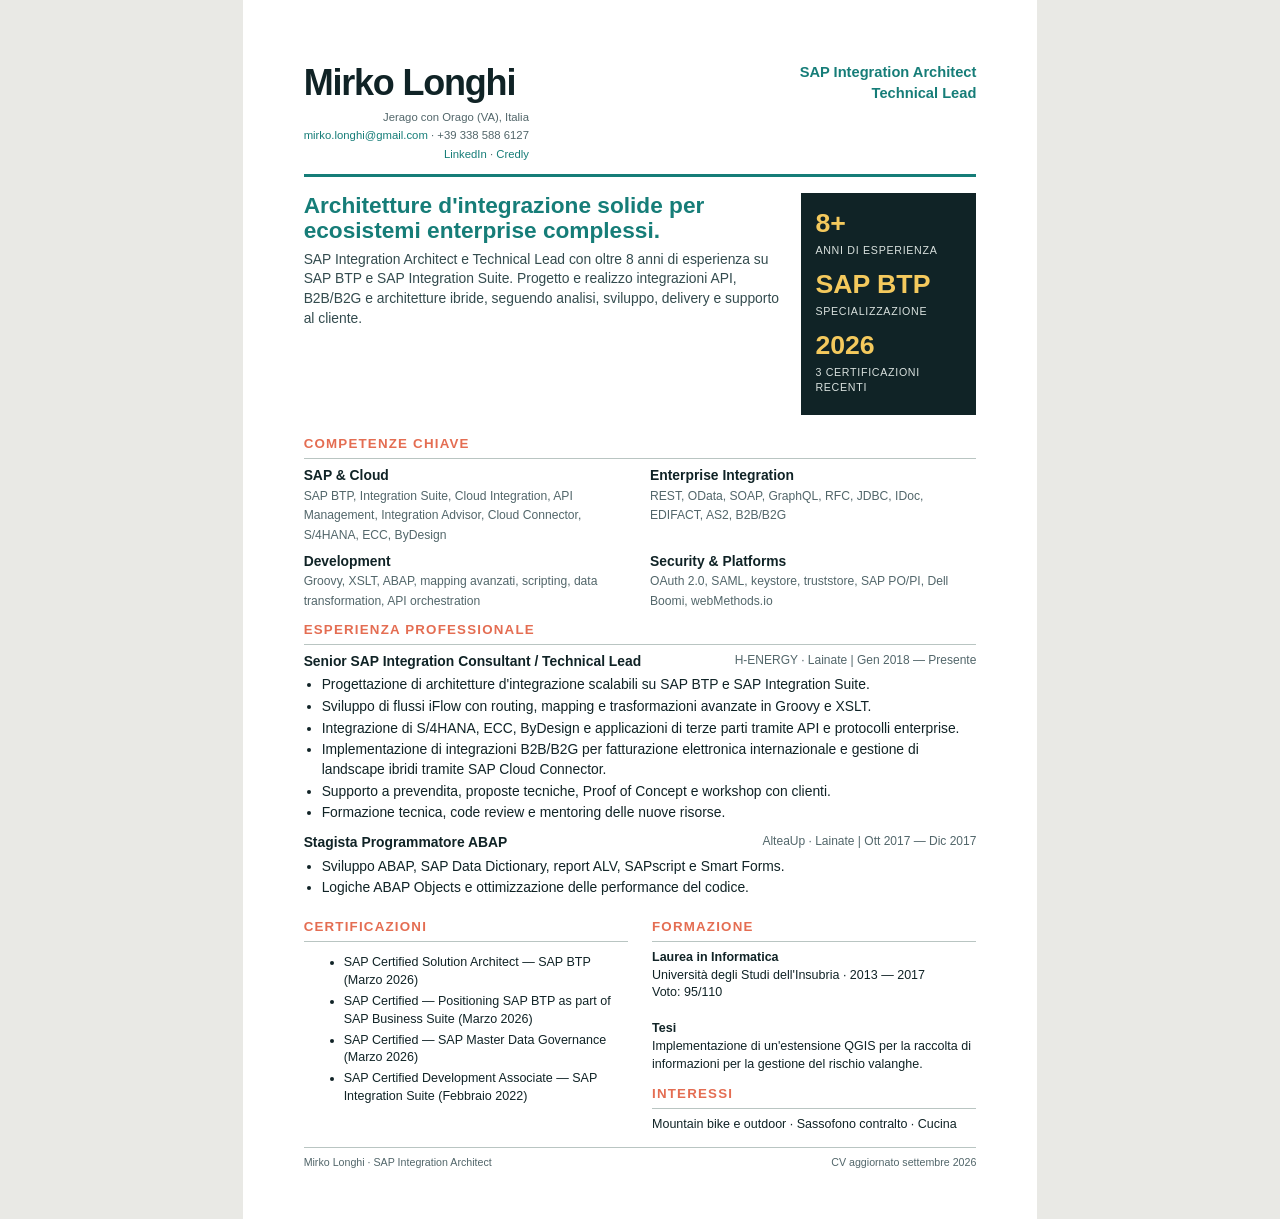
==== cv-print.html @ 3827431c "Replace site print with standalone CV" ====
<!doctype html>
<html lang="it"><head><meta charset="utf-8"><title>Mirko Longhi - CV</title><style>
@page{size:A4;margin:0}*{box-sizing:border-box}body{margin:0;background:#e9e9e5;color:#102326;font:10.4pt/1.42 Arial,sans-serif}.page{background:#fff;width:210mm;min-height:297mm;margin:0 auto;padding:15mm 16mm 13mm}.top{display:flex;justify-content:space-between;gap:20px;border-bottom:3px solid #167d78;padding-bottom:10px}.name{font-size:27pt;font-weight:700;letter-spacing:-1.2px}.role{color:#167d78;font-size:11pt;font-weight:700;text-align:right;padding-top:5px}.contact{text-align:right;color:#52666a;font-size:8.5pt;line-height:1.65}.contact a{color:#167d78;text-decoration:none}.intro{display:grid;grid-template-columns:1fr 175px;gap:22px;padding:16px 0 10px}.intro h1{font-size:17pt;line-height:1.1;margin:0 0 7px;color:#167d78}.intro p{margin:0;color:#334b4e}.stats{background:#102326;color:#fff;padding:12px 14px}.stats b{display:block;color:#f4c95d;font-size:20pt}.stats span{display:block;color:#d9e1de;font-size:8pt;text-transform:uppercase;letter-spacing:.7px;margin-bottom:8px}.section{margin-top:10px}.section h2{font-size:10pt;letter-spacing:1.2px;text-transform:uppercase;color:#e46d52;border-bottom:1px solid #b9c5c2;padding-bottom:4px;margin:0 0 7px}.section p{margin:0 0 6px}.skills{display:grid;grid-template-columns:1fr 1fr;gap:7px 20px}.skill b{display:block;color:#102326}.skill span{color:#52666a;font-size:9.1pt}.job{margin-bottom:10px}.job-head{display:flex;justify-content:space-between;gap:12px;font-weight:700}.job-head span{color:#52666a;font-weight:400;font-size:9pt;white-space:nowrap}.job ul{margin:4px 0 0;padding-left:18px}.job li{margin:2px 0}.columns{display:grid;grid-template-columns:1fr 1fr;gap:24px}.certs,.education{font-size:9.4pt}.certs li{margin:3px 0}.footer{border-top:1px solid #b9c5c2;margin-top:13px;padding-top:7px;color:#52666a;font-size:8pt;display:flex;justify-content:space-between}@media print{body{background:#fff}.page{margin:0}a{color:inherit}}
</style></head><body><main class="page"><header class="top"><div><div class="name">Mirko Longhi</div><div class="contact">Jerago con Orago (VA), Italia<br><a href="mailto:mirko.longhi@gmail.com">mirko.longhi@gmail.com</a> · +39 338 588 6127<br><a href="https://www.linkedin.com/in/mlonghi/">LinkedIn</a> · <a href="https://www.credly.com/users/mirko-longhi">Credly</a></div></div><div class="role">SAP Integration Architect<br>Technical Lead</div></header><section class="intro"><div><h1>Architetture d'integrazione solide per ecosistemi enterprise complessi.</h1><p>SAP Integration Architect e Technical Lead con oltre 8 anni di esperienza su SAP BTP e SAP Integration Suite. Progetto e realizzo integrazioni API, B2B/B2G e architetture ibride, seguendo analisi, sviluppo, delivery e supporto al cliente.</p></div><aside class="stats"><b>8+</b><span>anni di esperienza</span><b>SAP BTP</b><span>specializzazione</span><b>2026</b><span>3 certificazioni recenti</span></aside></section><section class="section"><h2>Competenze chiave</h2><div class="skills"><div class="skill"><b>SAP & Cloud</b><span>SAP BTP, Integration Suite, Cloud Integration, API Management, Integration Advisor, Cloud Connector, S/4HANA, ECC, ByDesign</span></div><div class="skill"><b>Enterprise Integration</b><span>REST, OData, SOAP, GraphQL, RFC, JDBC, IDoc, EDIFACT, AS2, B2B/B2G</span></div><div class="skill"><b>Development</b><span>Groovy, XSLT, ABAP, mapping avanzati, scripting, data transformation, API orchestration</span></div><div class="skill"><b>Security & Platforms</b><span>OAuth 2.0, SAML, keystore, truststore, SAP PO/PI, Dell Boomi, webMethods.io</span></div></div></section><section class="section"><h2>Esperienza professionale</h2><article class="job"><div class="job-head">Senior SAP Integration Consultant / Technical Lead <span>H-ENERGY · Lainate | Gen 2018 — Presente</span></div><ul><li>Progettazione di architetture d'integrazione scalabili su SAP BTP e SAP Integration Suite.</li><li>Sviluppo di flussi iFlow con routing, mapping e trasformazioni avanzate in Groovy e XSLT.</li><li>Integrazione di S/4HANA, ECC, ByDesign e applicazioni di terze parti tramite API e protocolli enterprise.</li><li>Implementazione di integrazioni B2B/B2G per fatturazione elettronica internazionale e gestione di landscape ibridi tramite SAP Cloud Connector.</li><li>Supporto a prevendita, proposte tecniche, Proof of Concept e workshop con clienti.</li><li>Formazione tecnica, code review e mentoring delle nuove risorse.</li></ul></article><article class="job"><div class="job-head">Stagista Programmatore ABAP <span>AlteaUp · Lainate | Ott 2017 — Dic 2017</span></div><ul><li>Sviluppo ABAP, SAP Data Dictionary, report ALV, SAPscript e Smart Forms.</li><li>Logiche ABAP Objects e ottimizzazione delle performance del codice.</li></ul></article></section><div class="columns"><section class="section"><h2>Certificazioni</h2><ul class="certs"><li>SAP Certified Solution Architect — SAP BTP (Marzo 2026)</li><li>SAP Certified — Positioning SAP BTP as part of SAP Business Suite (Marzo 2026)</li><li>SAP Certified — SAP Master Data Governance (Marzo 2026)</li><li>SAP Certified Development Associate — SAP Integration Suite (Febbraio 2022)</li></ul></section><section class="section"><h2>Formazione</h2><div class="education"><b>Laurea in Informatica</b><br>Università degli Studi dell'Insubria · 2013 — 2017<br>Voto: 95/110<br><br><b>Tesi</b><br>Implementazione di un'estensione QGIS per la raccolta di informazioni per la gestione del rischio valanghe.</div><h2 style="margin-top:12px">Interessi</h2><div class="education">Mountain bike e outdoor · Sassofono contralto · Cucina</div></section></div><footer class="footer"><span>Mirko Longhi · SAP Integration Architect</span><span>CV aggiornato settembre 2026</span></footer></main></body></html>
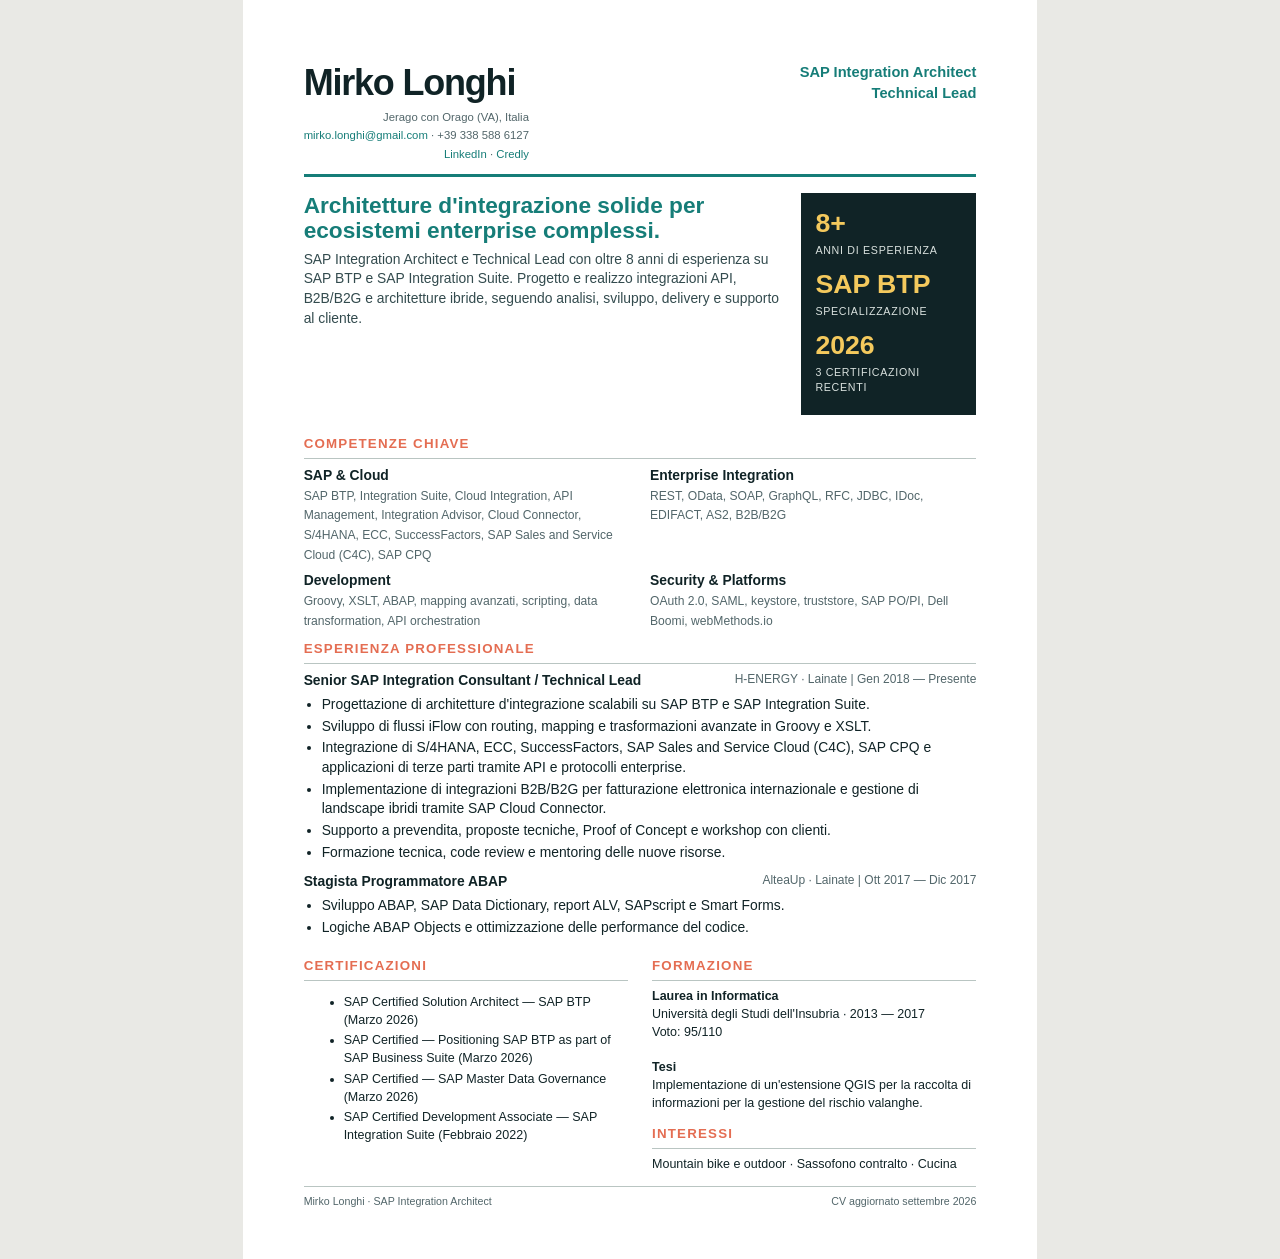
==== commit f030c2e1: "Aggiorna piattaforme SAP nel CV" ====
--- a/cv-print.html
+++ b/cv-print.html
@@ -1,4 +1,336 @@
 <!doctype html>
-<html lang="it"><head><meta charset="utf-8"><title>Mirko Longhi - CV</title><style>
-@page{size:A4;margin:0}*{box-sizing:border-box}body{margin:0;background:#e9e9e5;color:#102326;font:10.4pt/1.42 Arial,sans-serif}.page{background:#fff;width:210mm;min-height:297mm;margin:0 auto;padding:15mm 16mm 13mm}.top{display:flex;justify-content:space-between;gap:20px;border-bottom:3px solid #167d78;padding-bottom:10px}.name{font-size:27pt;font-weight:700;letter-spacing:-1.2px}.role{color:#167d78;font-size:11pt;font-weight:700;text-align:right;padding-top:5px}.contact{text-align:right;color:#52666a;font-size:8.5pt;line-height:1.65}.contact a{color:#167d78;text-decoration:none}.intro{display:grid;grid-template-columns:1fr 175px;gap:22px;padding:16px 0 10px}.intro h1{font-size:17pt;line-height:1.1;margin:0 0 7px;color:#167d78}.intro p{margin:0;color:#334b4e}.stats{background:#102326;color:#fff;padding:12px 14px}.stats b{display:block;color:#f4c95d;font-size:20pt}.stats span{display:block;color:#d9e1de;font-size:8pt;text-transform:uppercase;letter-spacing:.7px;margin-bottom:8px}.section{margin-top:10px}.section h2{font-size:10pt;letter-spacing:1.2px;text-transform:uppercase;color:#e46d52;border-bottom:1px solid #b9c5c2;padding-bottom:4px;margin:0 0 7px}.section p{margin:0 0 6px}.skills{display:grid;grid-template-columns:1fr 1fr;gap:7px 20px}.skill b{display:block;color:#102326}.skill span{color:#52666a;font-size:9.1pt}.job{margin-bottom:10px}.job-head{display:flex;justify-content:space-between;gap:12px;font-weight:700}.job-head span{color:#52666a;font-weight:400;font-size:9pt;white-space:nowrap}.job ul{margin:4px 0 0;padding-left:18px}.job li{margin:2px 0}.columns{display:grid;grid-template-columns:1fr 1fr;gap:24px}.certs,.education{font-size:9.4pt}.certs li{margin:3px 0}.footer{border-top:1px solid #b9c5c2;margin-top:13px;padding-top:7px;color:#52666a;font-size:8pt;display:flex;justify-content:space-between}@media print{body{background:#fff}.page{margin:0}a{color:inherit}}
-</style></head><body><main class="page"><header class="top"><div><div class="name">Mirko Longhi</div><div class="contact">Jerago con Orago (VA), Italia<br><a href="mailto:mirko.longhi@gmail.com">mirko.longhi@gmail.com</a> · +39 338 588 6127<br><a href="https://www.linkedin.com/in/mlonghi/">LinkedIn</a> · <a href="https://www.credly.com/users/mirko-longhi">Credly</a></div></div><div class="role">SAP Integration Architect<br>Technical Lead</div></header><section class="intro"><div><h1>Architetture d'integrazione solide per ecosistemi enterprise complessi.</h1><p>SAP Integration Architect e Technical Lead con oltre 8 anni di esperienza su SAP BTP e SAP Integration Suite. Progetto e realizzo integrazioni API, B2B/B2G e architetture ibride, seguendo analisi, sviluppo, delivery e supporto al cliente.</p></div><aside class="stats"><b>8+</b><span>anni di esperienza</span><b>SAP BTP</b><span>specializzazione</span><b>2026</b><span>3 certificazioni recenti</span></aside></section><section class="section"><h2>Competenze chiave</h2><div class="skills"><div class="skill"><b>SAP & Cloud</b><span>SAP BTP, Integration Suite, Cloud Integration, API Management, Integration Advisor, Cloud Connector, S/4HANA, ECC, ByDesign</span></div><div class="skill"><b>Enterprise Integration</b><span>REST, OData, SOAP, GraphQL, RFC, JDBC, IDoc, EDIFACT, AS2, B2B/B2G</span></div><div class="skill"><b>Development</b><span>Groovy, XSLT, ABAP, mapping avanzati, scripting, data transformation, API orchestration</span></div><div class="skill"><b>Security & Platforms</b><span>OAuth 2.0, SAML, keystore, truststore, SAP PO/PI, Dell Boomi, webMethods.io</span></div></div></section><section class="section"><h2>Esperienza professionale</h2><article class="job"><div class="job-head">Senior SAP Integration Consultant / Technical Lead <span>H-ENERGY · Lainate | Gen 2018 — Presente</span></div><ul><li>Progettazione di architetture d'integrazione scalabili su SAP BTP e SAP Integration Suite.</li><li>Sviluppo di flussi iFlow con routing, mapping e trasformazioni avanzate in Groovy e XSLT.</li><li>Integrazione di S/4HANA, ECC, ByDesign e applicazioni di terze parti tramite API e protocolli enterprise.</li><li>Implementazione di integrazioni B2B/B2G per fatturazione elettronica internazionale e gestione di landscape ibridi tramite SAP Cloud Connector.</li><li>Supporto a prevendita, proposte tecniche, Proof of Concept e workshop con clienti.</li><li>Formazione tecnica, code review e mentoring delle nuove risorse.</li></ul></article><article class="job"><div class="job-head">Stagista Programmatore ABAP <span>AlteaUp · Lainate | Ott 2017 — Dic 2017</span></div><ul><li>Sviluppo ABAP, SAP Data Dictionary, report ALV, SAPscript e Smart Forms.</li><li>Logiche ABAP Objects e ottimizzazione delle performance del codice.</li></ul></article></section><div class="columns"><section class="section"><h2>Certificazioni</h2><ul class="certs"><li>SAP Certified Solution Architect — SAP BTP (Marzo 2026)</li><li>SAP Certified — Positioning SAP BTP as part of SAP Business Suite (Marzo 2026)</li><li>SAP Certified — SAP Master Data Governance (Marzo 2026)</li><li>SAP Certified Development Associate — SAP Integration Suite (Febbraio 2022)</li></ul></section><section class="section"><h2>Formazione</h2><div class="education"><b>Laurea in Informatica</b><br>Università degli Studi dell'Insubria · 2013 — 2017<br>Voto: 95/110<br><br><b>Tesi</b><br>Implementazione di un'estensione QGIS per la raccolta di informazioni per la gestione del rischio valanghe.</div><h2 style="margin-top:12px">Interessi</h2><div class="education">Mountain bike e outdoor · Sassofono contralto · Cucina</div></section></div><footer class="footer"><span>Mirko Longhi · SAP Integration Architect</span><span>CV aggiornato settembre 2026</span></footer></main></body></html>
+<html lang="it">
+  <head>
+    <meta charset="utf-8" />
+    <title>Mirko Longhi - CV</title>
+    <style>
+      @page {
+        size: A4;
+        margin: 0;
+      }
+      * {
+        box-sizing: border-box;
+      }
+      body {
+        margin: 0;
+        background: #e9e9e5;
+        color: #102326;
+        font:
+          10.4pt/1.42 Arial,
+          sans-serif;
+      }
+      .page {
+        background: #fff;
+        width: 210mm;
+        min-height: 297mm;
+        margin: 0 auto;
+        padding: 15mm 16mm 13mm;
+      }
+      .top {
+        display: flex;
+        justify-content: space-between;
+        gap: 20px;
+        border-bottom: 3px solid #167d78;
+        padding-bottom: 10px;
+      }
+      .name {
+        font-size: 27pt;
+        font-weight: 700;
+        letter-spacing: -1.2px;
+      }
+      .role {
+        color: #167d78;
+        font-size: 11pt;
+        font-weight: 700;
+        text-align: right;
+        padding-top: 5px;
+      }
+      .contact {
+        text-align: right;
+        color: #52666a;
+        font-size: 8.5pt;
+        line-height: 1.65;
+      }
+      .contact a {
+        color: #167d78;
+        text-decoration: none;
+      }
+      .intro {
+        display: grid;
+        grid-template-columns: 1fr 175px;
+        gap: 22px;
+        padding: 16px 0 10px;
+      }
+      .intro h1 {
+        font-size: 17pt;
+        line-height: 1.1;
+        margin: 0 0 7px;
+        color: #167d78;
+      }
+      .intro p {
+        margin: 0;
+        color: #334b4e;
+      }
+      .stats {
+        background: #102326;
+        color: #fff;
+        padding: 12px 14px;
+      }
+      .stats b {
+        display: block;
+        color: #f4c95d;
+        font-size: 20pt;
+      }
+      .stats span {
+        display: block;
+        color: #d9e1de;
+        font-size: 8pt;
+        text-transform: uppercase;
+        letter-spacing: 0.7px;
+        margin-bottom: 8px;
+      }
+      .section {
+        margin-top: 10px;
+      }
+      .section h2 {
+        font-size: 10pt;
+        letter-spacing: 1.2px;
+        text-transform: uppercase;
+        color: #e46d52;
+        border-bottom: 1px solid #b9c5c2;
+        padding-bottom: 4px;
+        margin: 0 0 7px;
+      }
+      .section p {
+        margin: 0 0 6px;
+      }
+      .skills {
+        display: grid;
+        grid-template-columns: 1fr 1fr;
+        gap: 7px 20px;
+      }
+      .skill b {
+        display: block;
+        color: #102326;
+      }
+      .skill span {
+        color: #52666a;
+        font-size: 9.1pt;
+      }
+      .job {
+        margin-bottom: 10px;
+      }
+      .job-head {
+        display: flex;
+        justify-content: space-between;
+        gap: 12px;
+        font-weight: 700;
+      }
+      .job-head span {
+        color: #52666a;
+        font-weight: 400;
+        font-size: 9pt;
+        white-space: nowrap;
+      }
+      .job ul {
+        margin: 4px 0 0;
+        padding-left: 18px;
+      }
+      .job li {
+        margin: 2px 0;
+      }
+      .columns {
+        display: grid;
+        grid-template-columns: 1fr 1fr;
+        gap: 24px;
+      }
+      .certs,
+      .education {
+        font-size: 9.4pt;
+      }
+      .certs li {
+        margin: 3px 0;
+      }
+      .footer {
+        border-top: 1px solid #b9c5c2;
+        margin-top: 13px;
+        padding-top: 7px;
+        color: #52666a;
+        font-size: 8pt;
+        display: flex;
+        justify-content: space-between;
+      }
+      @media print {
+        body {
+          background: #fff;
+        }
+        .page {
+          margin: 0;
+        }
+        a {
+          color: inherit;
+        }
+      }
+    </style>
+  </head>
+  <body>
+    <main class="page">
+      <header class="top">
+        <div>
+          <div class="name">Mirko Longhi</div>
+          <div class="contact">
+            Jerago con Orago (VA), Italia<br /><a
+              href="mailto:mirko.longhi@gmail.com"
+              >mirko.longhi@gmail.com</a
+            >
+            · +39 338 588 6127<br /><a
+              href="https://www.linkedin.com/in/mlonghi/"
+              >LinkedIn</a
+            >
+            · <a href="https://www.credly.com/users/mirko-longhi">Credly</a>
+          </div>
+        </div>
+        <div class="role">SAP Integration Architect<br />Technical Lead</div>
+      </header>
+      <section class="intro">
+        <div>
+          <h1>
+            Architetture d'integrazione solide per ecosistemi enterprise
+            complessi.
+          </h1>
+          <p>
+            SAP Integration Architect e Technical Lead con oltre 8 anni di
+            esperienza su SAP BTP e SAP Integration Suite. Progetto e realizzo
+            integrazioni API, B2B/B2G e architetture ibride, seguendo analisi,
+            sviluppo, delivery e supporto al cliente.
+          </p>
+        </div>
+        <aside class="stats">
+          <b>8+</b><span>anni di esperienza</span><b>SAP BTP</b
+          ><span>specializzazione</span><b>2026</b
+          ><span>3 certificazioni recenti</span>
+        </aside>
+      </section>
+      <section class="section">
+        <h2>Competenze chiave</h2>
+        <div class="skills">
+          <div class="skill">
+            <b>SAP & Cloud</b
+            ><span
+              >SAP BTP, Integration Suite, Cloud Integration, API Management,
+              Integration Advisor, Cloud Connector, S/4HANA, ECC,
+              SuccessFactors, SAP Sales and Service Cloud (C4C), SAP CPQ</span
+            >
+          </div>
+          <div class="skill">
+            <b>Enterprise Integration</b
+            ><span
+              >REST, OData, SOAP, GraphQL, RFC, JDBC, IDoc, EDIFACT, AS2,
+              B2B/B2G</span
+            >
+          </div>
+          <div class="skill">
+            <b>Development</b
+            ><span
+              >Groovy, XSLT, ABAP, mapping avanzati, scripting, data
+              transformation, API orchestration</span
+            >
+          </div>
+          <div class="skill">
+            <b>Security & Platforms</b
+            ><span
+              >OAuth 2.0, SAML, keystore, truststore, SAP PO/PI, Dell Boomi,
+              webMethods.io</span
+            >
+          </div>
+        </div>
+      </section>
+      <section class="section">
+        <h2>Esperienza professionale</h2>
+        <article class="job">
+          <div class="job-head">
+            Senior SAP Integration Consultant / Technical Lead
+            <span>H-ENERGY · Lainate | Gen 2018 — Presente</span>
+          </div>
+          <ul>
+            <li>
+              Progettazione di architetture d'integrazione scalabili su SAP BTP
+              e SAP Integration Suite.
+            </li>
+            <li>
+              Sviluppo di flussi iFlow con routing, mapping e trasformazioni
+              avanzate in Groovy e XSLT.
+            </li>
+            <li>
+              Integrazione di S/4HANA, ECC, SuccessFactors, SAP Sales and
+              Service Cloud (C4C), SAP CPQ e applicazioni di terze parti
+              tramite API e protocolli enterprise.
+            </li>
+            <li>
+              Implementazione di integrazioni B2B/B2G per fatturazione
+              elettronica internazionale e gestione di landscape ibridi tramite
+              SAP Cloud Connector.
+            </li>
+            <li>
+              Supporto a prevendita, proposte tecniche, Proof of Concept e
+              workshop con clienti.
+            </li>
+            <li>
+              Formazione tecnica, code review e mentoring delle nuove risorse.
+            </li>
+          </ul>
+        </article>
+        <article class="job">
+          <div class="job-head">
+            Stagista Programmatore ABAP
+            <span>AlteaUp · Lainate | Ott 2017 — Dic 2017</span>
+          </div>
+          <ul>
+            <li>
+              Sviluppo ABAP, SAP Data Dictionary, report ALV, SAPscript e Smart
+              Forms.
+            </li>
+            <li>
+              Logiche ABAP Objects e ottimizzazione delle performance del
+              codice.
+            </li>
+          </ul>
+        </article>
+      </section>
+      <div class="columns">
+        <section class="section">
+          <h2>Certificazioni</h2>
+          <ul class="certs">
+            <li>SAP Certified Solution Architect — SAP BTP (Marzo 2026)</li>
+            <li>
+              SAP Certified — Positioning SAP BTP as part of SAP Business Suite
+              (Marzo 2026)
+            </li>
+            <li>SAP Certified — SAP Master Data Governance (Marzo 2026)</li>
+            <li>
+              SAP Certified Development Associate — SAP Integration Suite
+              (Febbraio 2022)
+            </li>
+          </ul>
+        </section>
+        <section class="section">
+          <h2>Formazione</h2>
+          <div class="education">
+            <b>Laurea in Informatica</b><br />Università degli Studi
+            dell'Insubria · 2013 — 2017<br />Voto: 95/110<br /><br /><b>Tesi</b
+            ><br />Implementazione di un'estensione QGIS per la raccolta di
+            informazioni per la gestione del rischio valanghe.
+          </div>
+          <h2 style="margin-top: 12px">Interessi</h2>
+          <div class="education">
+            Mountain bike e outdoor · Sassofono contralto · Cucina
+          </div>
+        </section>
+      </div>
+      <footer class="footer">
+        <span>Mirko Longhi · SAP Integration Architect</span
+        ><span>CV aggiornato settembre 2026</span>
+      </footer>
+    </main>
+  </body>
+</html>
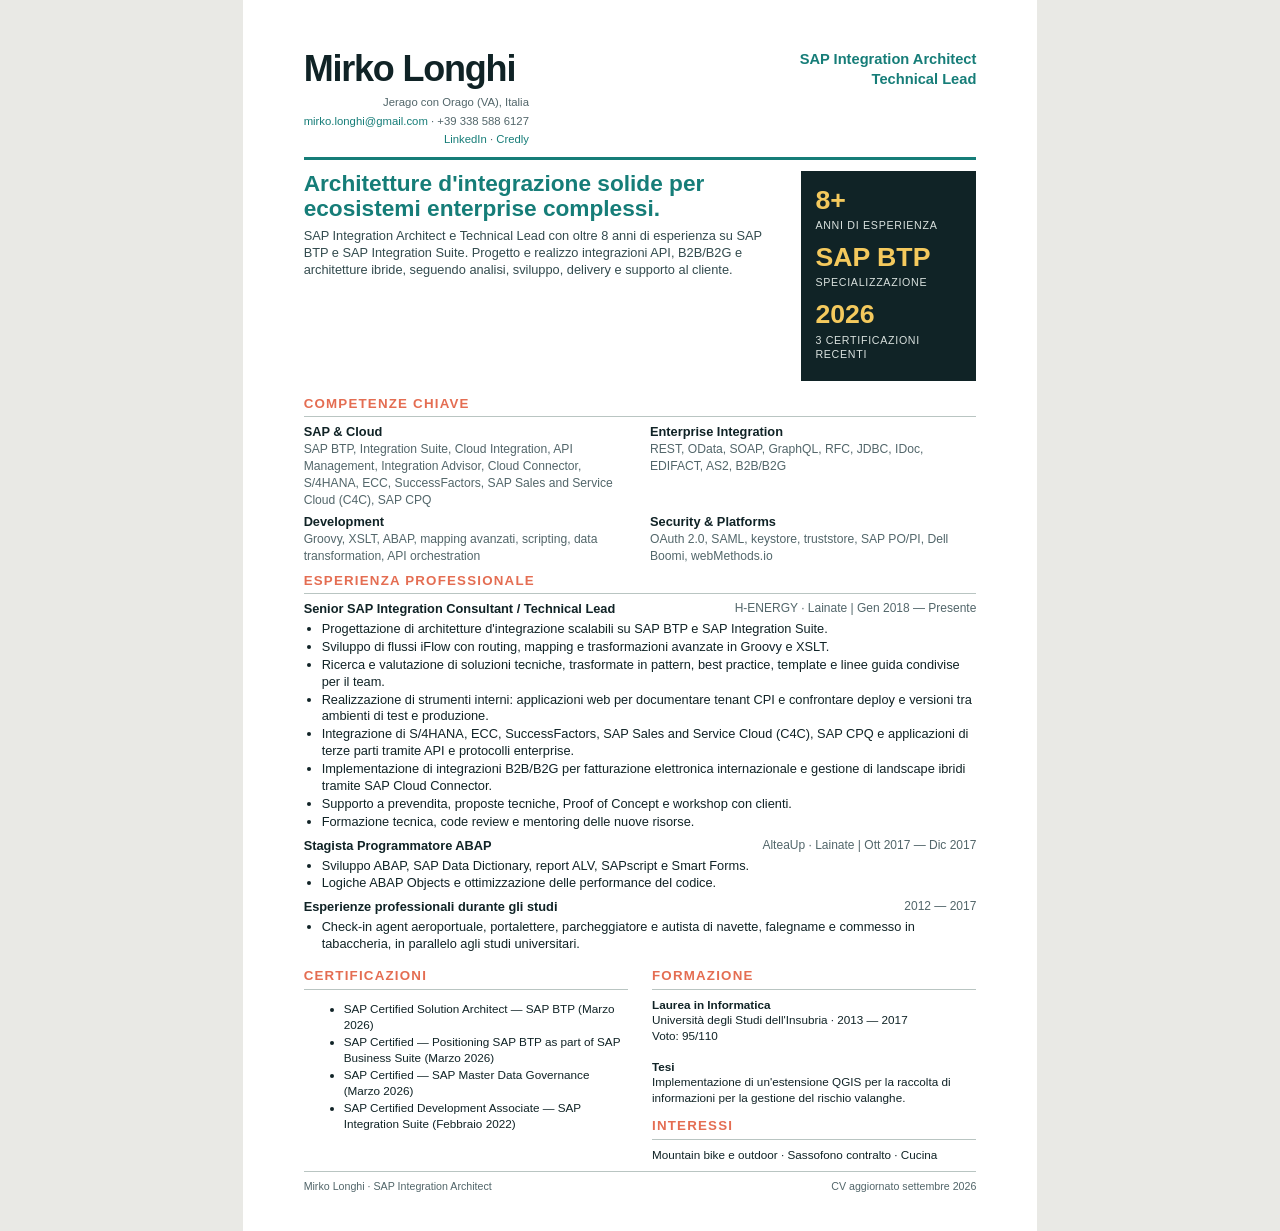
==== commit 5a4ad5f9: "Aggiorna esperienze e CV PDF" ====
--- a/cv-print.html
+++ b/cv-print.html
@@ -16,7 +16,7 @@
         background: #e9e9e5;
         color: #102326;
         font:
-          10.4pt/1.42 Arial,
+          9.6pt/1.32 Arial,
           sans-serif;
       }
       .page {
@@ -24,14 +24,14 @@
         width: 210mm;
         min-height: 297mm;
         margin: 0 auto;
-        padding: 15mm 16mm 13mm;
+        padding: 12mm 16mm 10mm;
       }
       .top {
         display: flex;
         justify-content: space-between;
         gap: 20px;
         border-bottom: 3px solid #167d78;
-        padding-bottom: 10px;
+        padding-bottom: 8px;
       }
       .name {
         font-size: 27pt;
@@ -59,7 +59,7 @@
         display: grid;
         grid-template-columns: 1fr 175px;
         gap: 22px;
-        padding: 16px 0 10px;
+        padding: 11px 0 7px;
       }
       .intro h1 {
         font-size: 17pt;
@@ -90,7 +90,7 @@
         margin-bottom: 8px;
       }
       .section {
-        margin-top: 10px;
+        margin-top: 7px;
       }
       .section h2 {
         font-size: 10pt;
@@ -107,7 +107,7 @@
       .skills {
         display: grid;
         grid-template-columns: 1fr 1fr;
-        gap: 7px 20px;
+        gap: 5px 20px;
       }
       .skill b {
         display: block;
@@ -118,7 +118,7 @@
         font-size: 9.1pt;
       }
       .job {
-        margin-bottom: 10px;
+        margin-bottom: 7px;
       }
       .job-head {
         display: flex;
@@ -133,11 +133,11 @@
         white-space: nowrap;
       }
       .job ul {
-        margin: 4px 0 0;
+        margin: 3px 0 0;
         padding-left: 18px;
       }
       .job li {
-        margin: 2px 0;
+        margin: 1px 0;
       }
       .columns {
         display: grid;
@@ -146,14 +146,14 @@
       }
       .certs,
       .education {
-        font-size: 9.4pt;
+        font-size: 8.8pt;
       }
       .certs li {
-        margin: 3px 0;
+        margin: 2px 0;
       }
       .footer {
         border-top: 1px solid #b9c5c2;
-        margin-top: 13px;
+        margin-top: 9px;
         padding-top: 7px;
         color: #52666a;
         font-size: 8pt;
@@ -262,6 +262,16 @@
               avanzate in Groovy e XSLT.
             </li>
             <li>
+              Ricerca e valutazione di soluzioni tecniche, trasformate in
+              pattern, best practice, template e linee guida condivise per il
+              team.
+            </li>
+            <li>
+              Realizzazione di strumenti interni: applicazioni web per
+              documentare tenant CPI e confrontare deploy e versioni tra
+              ambienti di test e produzione.
+            </li>
+            <li>
               Integrazione di S/4HANA, ECC, SuccessFactors, SAP Sales and
               Service Cloud (C4C), SAP CPQ e applicazioni di terze parti
               tramite API e protocolli enterprise.
@@ -293,6 +303,19 @@
             <li>
               Logiche ABAP Objects e ottimizzazione delle performance del
               codice.
+            </li>
+          </ul>
+        </article>
+        <article class="job">
+          <div class="job-head">
+            Esperienze professionali durante gli studi
+            <span>2012 — 2017</span>
+          </div>
+          <ul>
+            <li>
+              Check-in agent aeroportuale, portalettere, parcheggiatore e
+              autista di navette, falegname e commesso in tabaccheria, in
+              parallelo agli studi universitari.
             </li>
           </ul>
         </article>
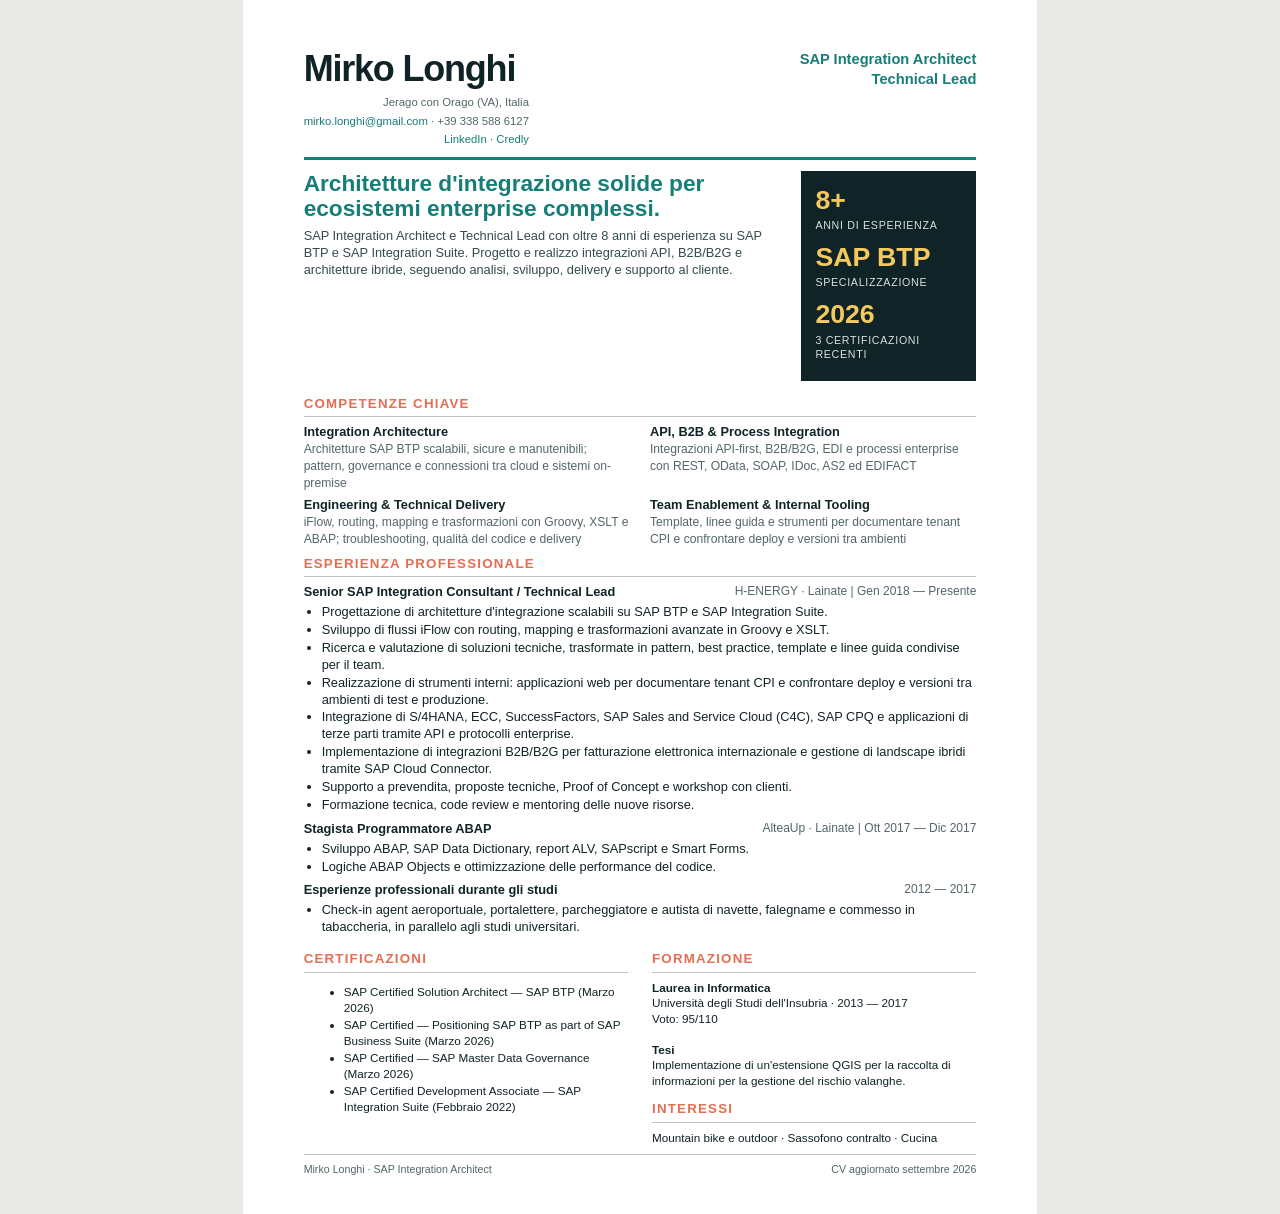
==== commit c001b0a0: "Riorganizza competenze e impaginazione CV" ====
--- a/cv-print.html
+++ b/cv-print.html
@@ -160,12 +160,35 @@
         display: flex;
         justify-content: space-between;
       }
+      .print-footer {
+        display: none;
+      }
       @media print {
         body {
           background: #fff;
         }
         .page {
           margin: 0;
+        }
+        .columns {
+          break-before: page;
+          padding-top: 12mm;
+        }
+        .footer {
+          display: none;
+        }
+        .print-footer {
+          bottom: 4mm;
+          color: #52666a;
+          display: flex;
+          font-size: 7.5pt;
+          justify-content: space-between;
+          left: 16mm;
+          position: fixed;
+          right: 16mm;
+        }
+        .print-footer::after {
+          content: "Pagina " counter(page);
         }
         a {
           color: inherit;
@@ -215,32 +238,31 @@
         <h2>Competenze chiave</h2>
         <div class="skills">
           <div class="skill">
-            <b>SAP & Cloud</b
+            <b>Integration Architecture</b
             ><span
-              >SAP BTP, Integration Suite, Cloud Integration, API Management,
-              Integration Advisor, Cloud Connector, S/4HANA, ECC,
-              SuccessFactors, SAP Sales and Service Cloud (C4C), SAP CPQ</span
+              >Architetture SAP BTP scalabili, sicure e manutenibili; pattern,
+              governance e connessioni tra cloud e sistemi on-premise</span
             >
           </div>
           <div class="skill">
-            <b>Enterprise Integration</b
+            <b>API, B2B &amp; Process Integration</b
             ><span
-              >REST, OData, SOAP, GraphQL, RFC, JDBC, IDoc, EDIFACT, AS2,
-              B2B/B2G</span
+              >Integrazioni API-first, B2B/B2G, EDI e processi enterprise con
+              REST, OData, SOAP, IDoc, AS2 ed EDIFACT</span
             >
           </div>
           <div class="skill">
-            <b>Development</b
+            <b>Engineering &amp; Technical Delivery</b
             ><span
-              >Groovy, XSLT, ABAP, mapping avanzati, scripting, data
-              transformation, API orchestration</span
+              >iFlow, routing, mapping e trasformazioni con Groovy, XSLT e
+              ABAP; troubleshooting, qualità del codice e delivery</span
             >
           </div>
           <div class="skill">
-            <b>Security & Platforms</b
+            <b>Team Enablement &amp; Internal Tooling</b
             ><span
-              >OAuth 2.0, SAML, keystore, truststore, SAP PO/PI, Dell Boomi,
-              webMethods.io</span
+              >Template, linee guida e strumenti per documentare tenant CPI e
+              confrontare deploy e versioni tra ambienti</span
             >
           </div>
         </div>
@@ -355,5 +377,6 @@
         ><span>CV aggiornato settembre 2026</span>
       </footer>
     </main>
+    <div class="print-footer"><span>Mirko Longhi · SAP Integration Architect</span></div>
   </body>
 </html>
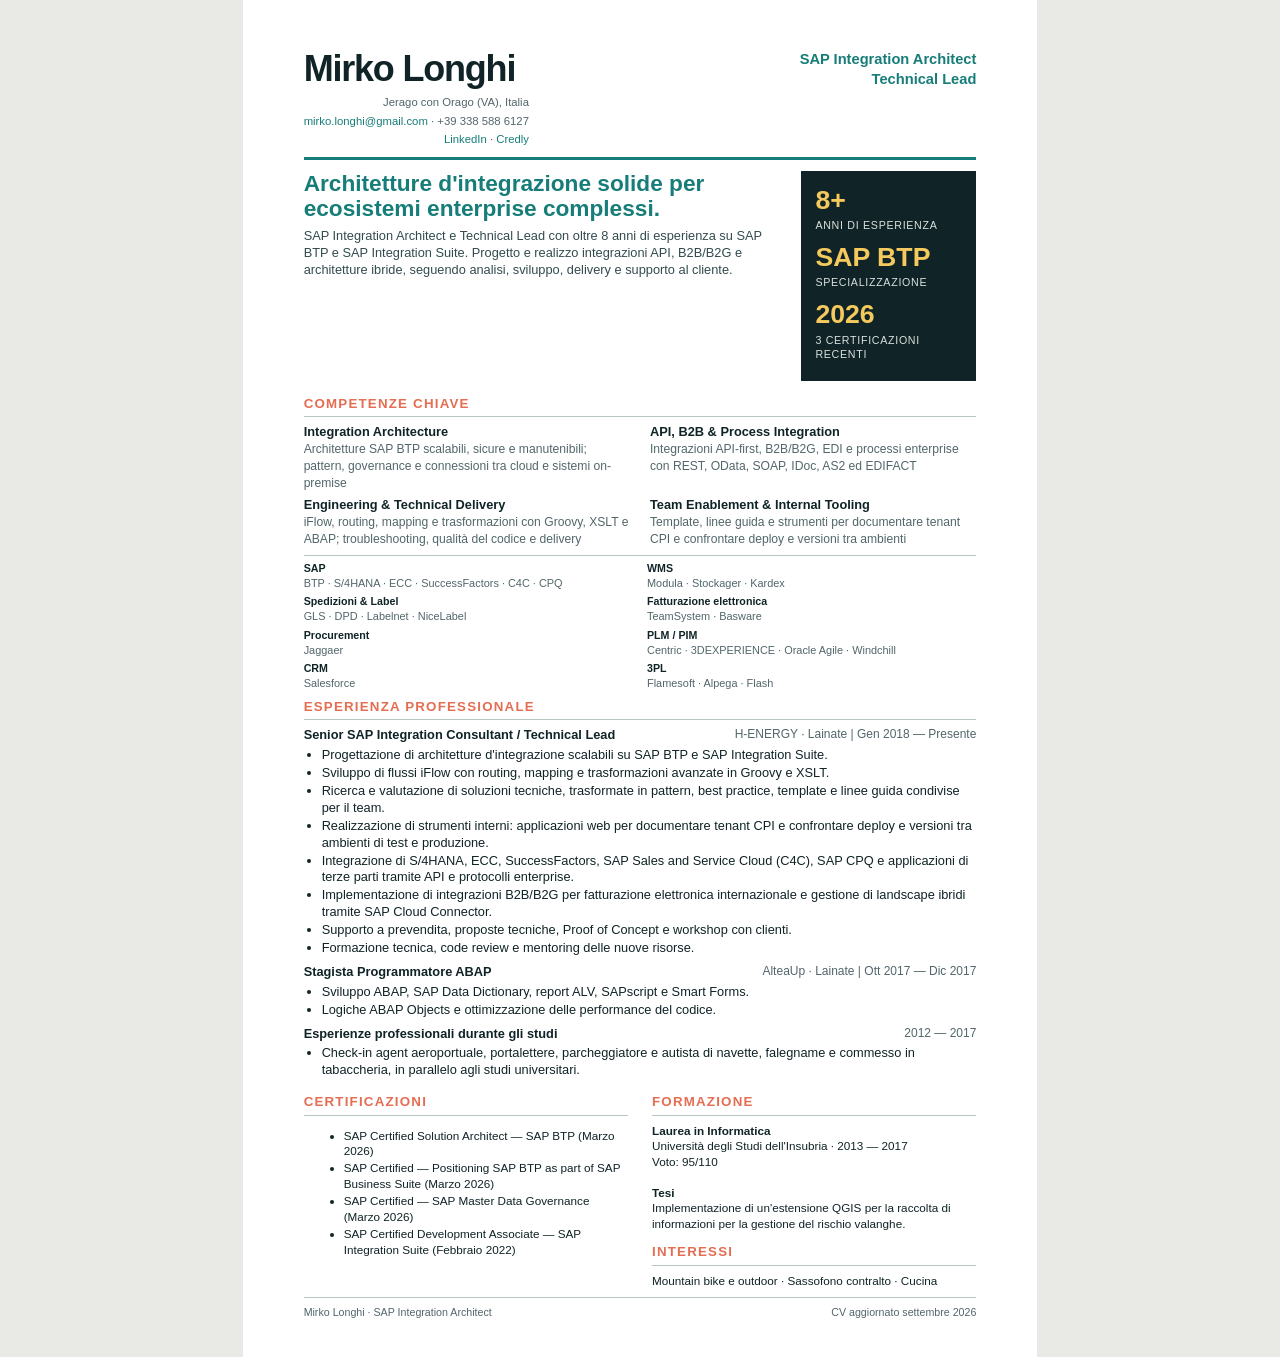
==== commit e8f9b293: "Amplia ecosistemi integrati nel CV" ====
--- a/cv-print.html
+++ b/cv-print.html
@@ -116,6 +116,28 @@
       .skill span {
         color: #52666a;
         font-size: 9.1pt;
+      }
+      .ecosystems {
+        border-top: 1px solid #b9c5c2;
+        margin: 7px 0 0;
+        padding-top: 5px;
+      }
+      .ecosystems-grid {
+        display: grid;
+        gap: 4px 14px;
+        grid-template-columns: 1fr 1fr;
+      }
+      .ecosystems-grid div {
+        display: grid;
+        gap: 1px;
+      }
+      .ecosystems b {
+        color: #102326;
+        font-size: 8pt;
+      }
+      .ecosystems span {
+        color: #52666a;
+        font-size: 8.2pt;
       }
       .job {
         margin-bottom: 7px;
@@ -266,6 +288,18 @@
             >
           </div>
         </div>
+        <div class="ecosystems">
+          <div class="ecosystems-grid">
+            <div><b>SAP</b><span>BTP · S/4HANA · ECC · SuccessFactors · C4C · CPQ</span></div>
+            <div><b>WMS</b><span>Modula · Stockager · Kardex</span></div>
+            <div><b>Spedizioni &amp; Label</b><span>GLS · DPD · Labelnet · NiceLabel</span></div>
+            <div><b>Fatturazione elettronica</b><span>TeamSystem · Basware</span></div>
+            <div><b>Procurement</b><span>Jaggaer</span></div>
+            <div><b>PLM / PIM</b><span>Centric · 3DEXPERIENCE · Oracle Agile · Windchill</span></div>
+            <div><b>CRM</b><span>Salesforce</span></div>
+            <div><b>3PL</b><span>Flamesoft · Alpega · Flash</span></div>
+          </div>
+        </div>
       </section>
       <section class="section">
         <h2>Esperienza professionale</h2>
